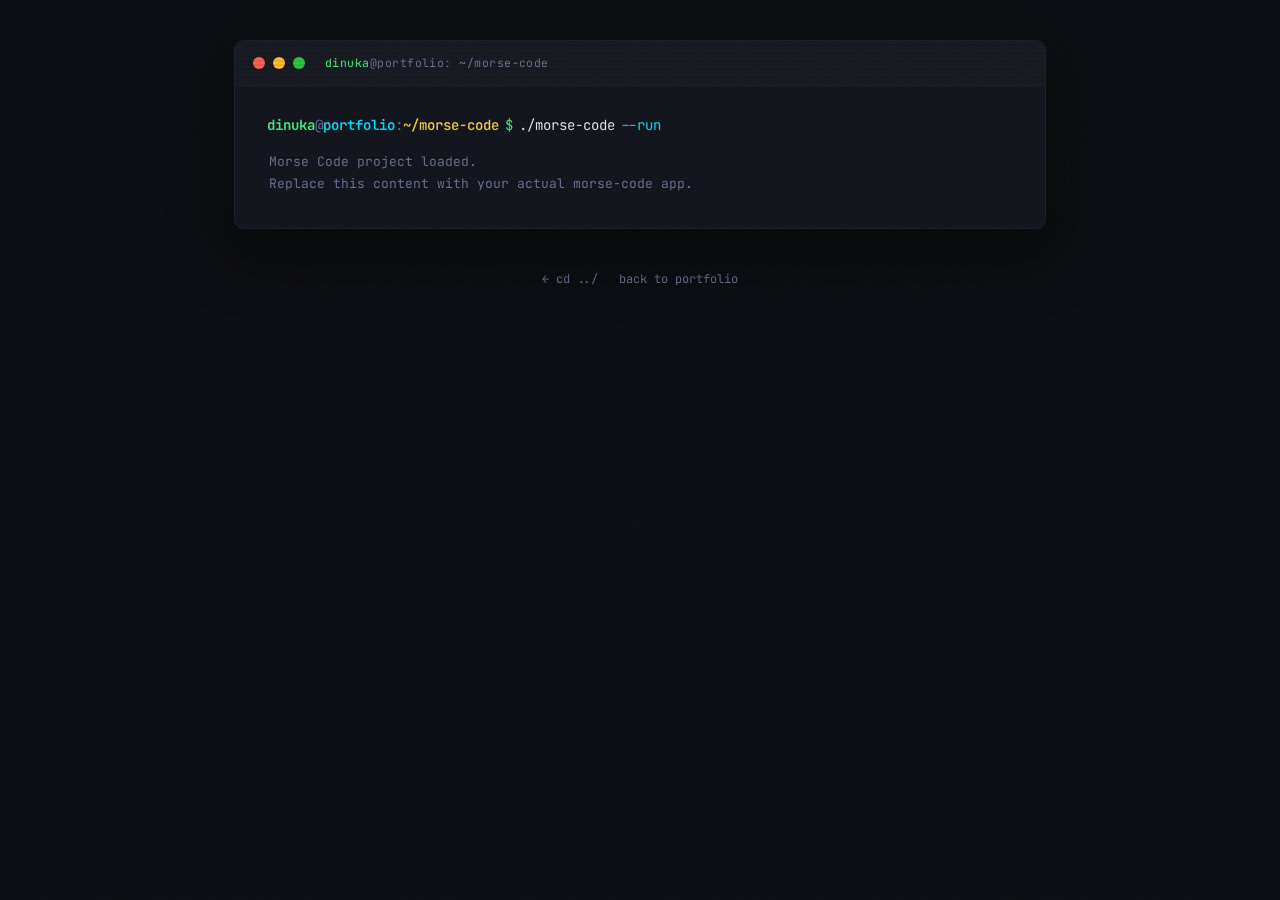
==== morse-code/index.html @ 8811629c "V2.0.0" ====
<!DOCTYPE html>
<html lang="en">
<head>
  <meta charset="UTF-8" />
  <meta name="viewport" content="width=device-width, initial-scale=1.0" />
  <title>Morse Code — Dinuka Kasun Medis</title>
  <link href="https://fonts.googleapis.com/css2?family=JetBrains+Mono:wght@300;400;500;600;700&family=Fira+Code:wght@300;400;500;600&display=swap" rel="stylesheet" />
  <link rel="stylesheet" href="../assets/css/terminal.css" />
</head>
<body>
<div class="shell">

  <!-- ══════════════════ HEADER ══════════════════ -->
  <div class="window">
    <div class="titlebar">
      <div class="dot dot-r"></div>
      <div class="dot dot-y"></div>
      <div class="dot dot-g"></div>
      <span class="tab-title"><span>dinuka</span>@portfolio: ~/morse-code</span>
    </div>
    <div class="body">
      <div class="prompt">
        <span class="p-user">dinuka</span><span class="p-at">@</span><span class="p-host">portfolio</span><span class="p-colon">:</span><span class="p-path">~/morse-code</span><span class="p-sign">$</span>
        <span class="p-cmd">./morse-code</span>
        <span class="p-arg">--run</span>
      </div>
      <div class="output">
        <!-- ↓↓↓ Your morse-code project content goes here ↓↓↓ -->
        <p style="color: var(--grey-lt); font-size: 13px;">
          Morse Code project loaded.<br>
          Replace this content with your actual morse-code app.
        </p>
        <!-- ↑↑↑ Your morse-code project content goes here ↑↑↑ -->
      </div>
    </div>
  </div>

  <!-- Back link -->
  <div style="text-align:center; padding: 10px 0 40px;">
    <a href="../" style="color: var(--grey-lt); font-size: 12px; text-decoration: none; font-family: var(--font-mono);">
      ← cd ../ &nbsp; back to portfolio
    </a>
  </div>

</div>
<script src="../assets/js/main.js"></script>
</body>
</html>
---- assets/css/terminal.css ----
/* ============================================================
   terminal.css — shared styles for dinuka-kasun-medis.github.io
   ============================================================ */

/* ── CSS Variables ── */
:root {
  --bg:        #0d0f14;
  --surface:   #13161e;
  --border:    #1e2330;
  --green:     #39ff84;
  --green-dim: #1a7a3e;
  --cyan:      #00e5ff;
  --yellow:    #ffd740;
  --red:       #ff5252;
  --magenta:   #ff40ff;
  --white:     #e8ecf4;
  --grey:      #4a5068;
  --grey-lt:   #6b7496;
  --caret:     #39ff84;
  --font-mono: 'JetBrains Mono', 'Fira Code', monospace;
}

/* ── Reset ── */
*, *::before, *::after { box-sizing: border-box; margin: 0; padding: 0; }
html { scroll-behavior: smooth; }

/* ── Base ── */
body {
  background: var(--bg);
  color: var(--white);
  font-family: var(--font-mono);
  font-size: 14px;
  line-height: 1.7;
  min-height: 100vh;
  overflow-x: hidden;
}

/* ── Scanline overlay ── */
body::before {
  content: '';
  position: fixed; inset: 0;
  background: repeating-linear-gradient(
    0deg,
    transparent,
    transparent 2px,
    rgba(0,0,0,.08) 2px,
    rgba(0,0,0,.08) 4px
  );
  pointer-events: none;
  z-index: 9999;
}

/* ── Noise grain ── */
body::after {
  content: '';
  position: fixed; inset: 0;
  background-image: url("data:image/svg+xml,%3Csvg viewBox='0 0 256 256' xmlns='http://www.w3.org/2000/svg'%3E%3Cfilter id='noise'%3E%3CfeTurbulence type='fractalNoise' baseFrequency='0.9' numOctaves='4' stitchTiles='stitch'/%3E%3C/filter%3E%3Crect width='100%25' height='100%25' filter='url(%23noise)' opacity='0.03'/%3E%3C/svg%3E");
  pointer-events: none;
  z-index: 9998;
  opacity: .4;
}

/* ── Layout ── */
.shell {
  max-width: 860px;
  margin: 0 auto;
  padding: 40px 24px 80px;
}

/* ── Window chrome ── */
.window {
  background: var(--surface);
  border: 1px solid var(--border);
  border-radius: 10px;
  overflow: hidden;
  box-shadow: 0 0 60px rgba(57,255,132,.04), 0 20px 60px rgba(0,0,0,.6);
  margin-bottom: 28px;
  animation: fadeSlide .6s ease both;
}
.window:nth-child(2) { animation-delay: .1s; }
.window:nth-child(3) { animation-delay: .2s; }

@keyframes fadeSlide {
  from { opacity: 0; transform: translateY(18px); }
  to   { opacity: 1; transform: translateY(0); }
}

/* ── Title bar ── */
.titlebar {
  display: flex;
  align-items: center;
  gap: 8px;
  padding: 12px 18px;
  background: rgba(255,255,255,.025);
  border-bottom: 1px solid var(--border);
  user-select: none;
}
.dot        { width: 12px; height: 12px; border-radius: 50%; }
.dot-r      { background: #ff5f57; }
.dot-y      { background: #febc2e; }
.dot-g      { background: #28c840; }
.tab-title  { margin-left: 12px; font-size: 11.5px; color: var(--grey-lt); letter-spacing: .04em; }
.tab-title span { color: var(--green); }

/* ── Body padding ── */
.body { padding: 28px 32px 32px; }

/* ── Prompt line ── */
.prompt {
  display: flex;
  align-items: baseline;
  margin-bottom: 4px;
}
.p-user  { color: var(--green);   font-weight: 600; }
.p-at    { color: var(--grey-lt); }
.p-host  { color: var(--cyan);    font-weight: 600; }
.p-colon { color: var(--grey-lt); }
.p-path  { color: var(--yellow);  font-weight: 500; }
.p-sign  { color: var(--green);   margin: 0 6px; }
.p-cmd   { color: var(--white);   font-weight: 400; }
.p-arg   { color: var(--cyan);    margin-left: 6px; }
.p-flag  { color: var(--magenta); margin-left: 6px; }

/* ── Output area ── */
.output { margin-top: 14px; padding-left: 2px; }

/* ── ASCII name ── */
.ascii-name {
  color: var(--green);
  font-size: 10px;
  line-height: 1.25;
  white-space: pre;
  letter-spacing: 0;
  margin-bottom: 22px;
  text-shadow: 0 0 18px rgba(57,255,132,.35);
  overflow-x: auto;
}
@media (max-width: 700px) { .ascii-name { font-size: 5.5px; } }
@media (max-width: 480px) { .ascii-name { font-size: 4px; } }

/* ── Hero meta ── */
.hero-meta {
  display: grid;
  grid-template-columns: auto 1fr;
  gap: 4px 16px;
  margin-bottom: 20px;
}
.meta-key { color: var(--cyan); font-weight: 500; }
.meta-sep { display: none; }
.meta-val { color: var(--white); }
.meta-val a {
  color: var(--yellow);
  text-decoration: none;
  border-bottom: 1px dashed rgba(255,215,64,.3);
  transition: border-color .2s, color .2s;
}
.meta-val a:hover { color: var(--green); border-color: var(--green); }

/* ── Tag line ── */
.tag-line { color: var(--grey-lt); font-size: 13px; margin-top: 8px; }
.tag-line em { color: var(--magenta); font-style: normal; }

/* ── Section comment ── */
.section-comment { color: var(--grey); font-size: 12px; margin-bottom: 12px; }
.section-comment::before { content: '# '; color: var(--green-dim); }

/* ── Skills grid ── */
.skills-grid {
  display: grid;
  grid-template-columns: repeat(auto-fill, minmax(190px, 1fr));
  gap: 10px;
}
.skill-category {
  background: rgba(255,255,255,.025);
  border: 1px solid var(--border);
  border-radius: 6px;
  padding: 14px 16px;
  transition: border-color .25s, box-shadow .25s;
}
.skill-category:hover {
  border-color: var(--green-dim);
  box-shadow: 0 0 20px rgba(57,255,132,.06);
}
.skill-cat-name {
  color: var(--cyan);
  font-size: 11px;
  font-weight: 600;
  letter-spacing: .08em;
  text-transform: uppercase;
  margin-bottom: 8px;
}
.skill-items { color: var(--grey-lt); font-size: 12.5px; line-height: 1.9; }
.skill-items span { display: inline-block; color: var(--white); font-size: 12px; }
.skill-dot { color: var(--green); margin-right: 5px; }

/* ── Contact links ── */
.links-row { display: flex; flex-wrap: wrap; gap: 14px; }
.link-btn {
  display: inline-flex;
  align-items: center;
  gap: 8px;
  padding: 10px 18px;
  border: 1px solid var(--border);
  border-radius: 6px;
  color: var(--white);
  text-decoration: none;
  font-family: var(--font-mono);
  font-size: 12.5px;
  background: rgba(255,255,255,.02);
  transition: border-color .2s, color .2s, background .2s, box-shadow .2s;
}
.link-btn:hover {
  border-color: var(--green);
  color: var(--green);
  background: rgba(57,255,132,.05);
  box-shadow: 0 0 20px rgba(57,255,132,.1);
}
.link-icon { font-size: 15px; }

/* ── Blinking cursor ── */
.cursor {
  display: inline-block;
  width: 9px; height: 16px;
  background: var(--caret);
  vertical-align: middle;
  margin-left: 3px;
  animation: blink 1s step-end infinite;
  box-shadow: 0 0 8px rgba(57,255,132,.6);
}
@keyframes blink {
  0%, 100% { opacity: 1; }
  50%       { opacity: 0; }
}

/* ── Status bar ── */
.statusbar {
  display: flex;
  align-items: center;
  padding: 7px 18px;
  background: var(--green);
  border-top: 1px solid var(--green-dim);
  font-size: 11.5px;
  font-weight: 600;
  color: #0d0f14;
  letter-spacing: .04em;
}
.sb-sep { color: rgba(0,0,0,.3); margin: 0 10px; }

/* ── Responsive ── */
@media (max-width: 560px) {
  .body { padding: 20px 18px 24px; }
  .hero-meta { grid-template-columns: 1fr; }
}
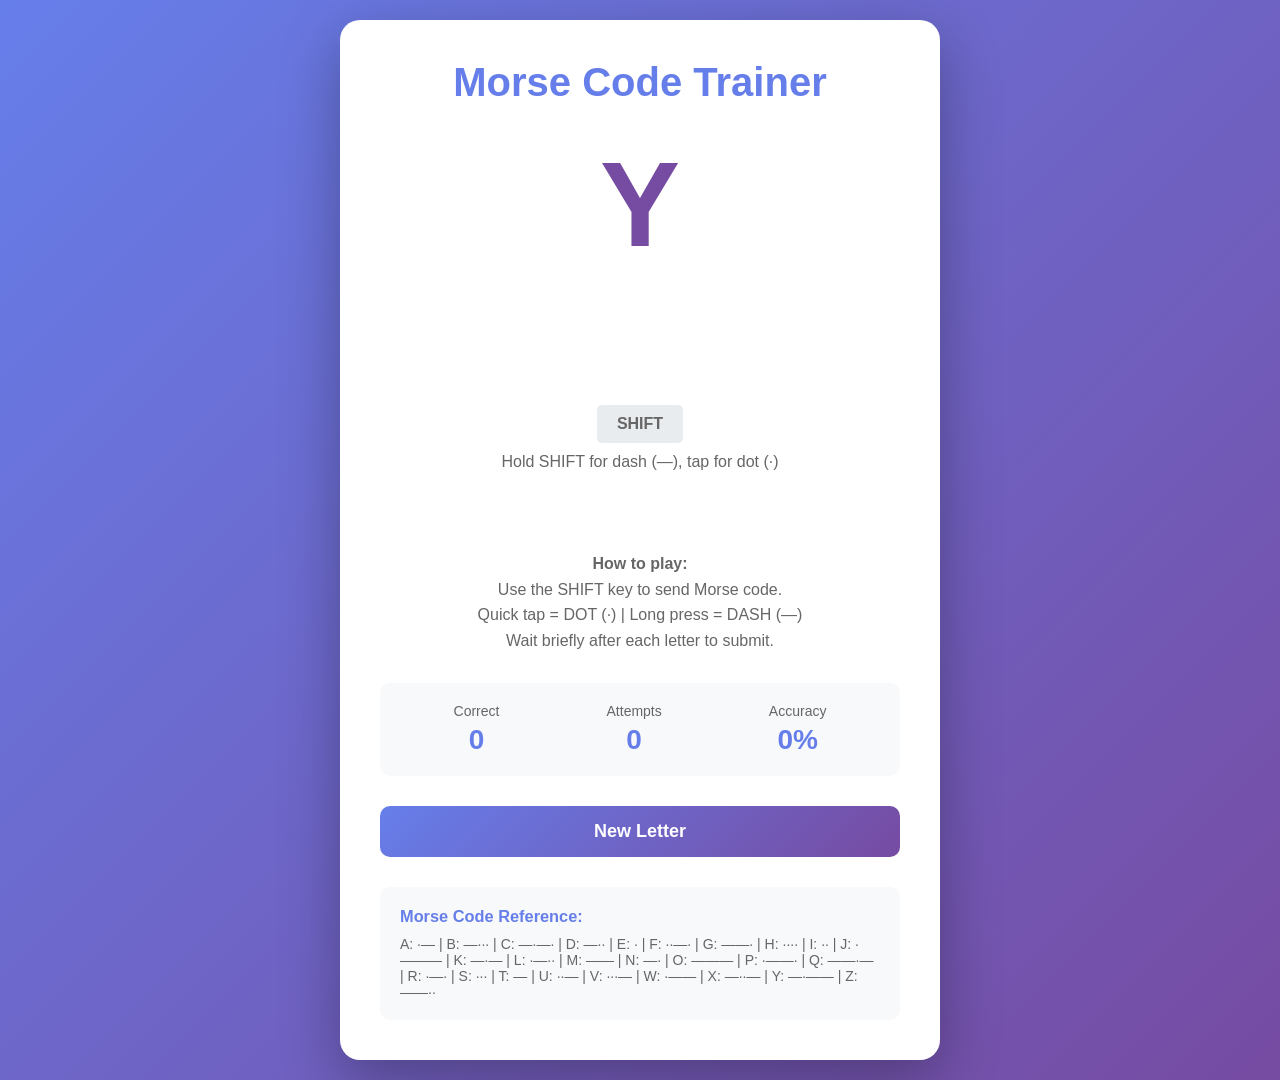
==== commit b1dfc9cd: "add morse-code project" ====
--- a/morse-code/index.html
+++ b/morse-code/index.html
@@ -1,48 +1,347 @@
 <!DOCTYPE html>
 <html lang="en">
 <head>
-  <meta charset="UTF-8" />
-  <meta name="viewport" content="width=device-width, initial-scale=1.0" />
-  <title>Morse Code — Dinuka Kasun Medis</title>
-  <link href="https://fonts.googleapis.com/css2?family=JetBrains+Mono:wght@300;400;500;600;700&family=Fira+Code:wght@300;400;500;600&display=swap" rel="stylesheet" />
-  <link rel="stylesheet" href="../assets/css/terminal.css" />
+    <meta charset="UTF-8">
+    <meta name="viewport" content="width=device-width, initial-scale=1.0">
+    <title>Morse Code Trainer</title>
+    <style>
+        * {
+            margin: 0;
+            padding: 0;
+            box-sizing: border-box;
+        }
+
+        body {
+            font-family: 'Segoe UI', Tahoma, Geneva, Verdana, sans-serif;
+            background: linear-gradient(135deg, #667eea 0%, #764ba2 100%);
+            min-height: 100vh;
+            display: flex;
+            justify-content: center;
+            align-items: center;
+            padding: 20px;
+        }
+
+        .container {
+            background: white;
+            border-radius: 20px;
+            padding: 40px;
+            box-shadow: 0 20px 60px rgba(0, 0, 0, 0.3);
+            max-width: 600px;
+            width: 100%;
+        }
+
+        h1 {
+            text-align: center;
+            color: #667eea;
+            margin-bottom: 30px;
+            font-size: 2.5em;
+        }
+
+        .target-letter {
+            text-align: center;
+            font-size: 120px;
+            font-weight: bold;
+            color: #764ba2;
+            margin: 30px 0;
+            text-transform: uppercase;
+            min-height: 140px;
+        }
+
+        .morse-display {
+            text-align: center;
+            font-size: 48px;
+            min-height: 70px;
+            margin: 20px 0;
+            font-family: monospace;
+            color: #333;
+            letter-spacing: 10px;
+        }
+
+        .instructions {
+            text-align: center;
+            color: #666;
+            margin: 20px 0;
+            font-size: 16px;
+            line-height: 1.6;
+        }
+
+        .feedback {
+            text-align: center;
+            font-size: 24px;
+            font-weight: bold;
+            min-height: 40px;
+            margin: 20px 0;
+        }
+
+        .feedback.correct {
+            color: #28a745;
+        }
+
+        .feedback.incorrect {
+            color: #dc3545;
+        }
+
+        .stats {
+            display: flex;
+            justify-content: space-around;
+            margin: 30px 0;
+            padding: 20px;
+            background: #f8f9fa;
+            border-radius: 10px;
+        }
+
+        .stat-item {
+            text-align: center;
+        }
+
+        .stat-label {
+            font-size: 14px;
+            color: #666;
+            margin-bottom: 5px;
+        }
+
+        .stat-value {
+            font-size: 28px;
+            font-weight: bold;
+            color: #667eea;
+        }
+
+        .button {
+            display: block;
+            width: 100%;
+            padding: 15px;
+            font-size: 18px;
+            font-weight: bold;
+            color: white;
+            background: linear-gradient(135deg, #667eea 0%, #764ba2 100%);
+            border: none;
+            border-radius: 10px;
+            cursor: pointer;
+            transition: transform 0.2s;
+        }
+
+        .button:hover {
+            transform: translateY(-2px);
+        }
+
+        .button:active {
+            transform: translateY(0);
+        }
+
+        .morse-reference {
+            margin-top: 30px;
+            padding: 20px;
+            background: #f8f9fa;
+            border-radius: 10px;
+            font-size: 14px;
+            color: #666;
+        }
+
+        .morse-reference h3 {
+            color: #667eea;
+            margin-bottom: 10px;
+        }
+
+        .key-indicator {
+            text-align: center;
+            margin: 20px 0;
+            font-size: 16px;
+            color: #666;
+        }
+
+        .key-visual {
+            display: inline-block;
+            padding: 10px 20px;
+            background: #e9ecef;
+            border-radius: 5px;
+            margin: 10px;
+            font-weight: bold;
+        }
+
+        .key-visual.active {
+            background: #667eea;
+            color: white;
+        }
+    </style>
 </head>
 <body>
-<div class="shell">
-
-  <!-- ══════════════════ HEADER ══════════════════ -->
-  <div class="window">
-    <div class="titlebar">
-      <div class="dot dot-r"></div>
-      <div class="dot dot-y"></div>
-      <div class="dot dot-g"></div>
-      <span class="tab-title"><span>dinuka</span>@portfolio: ~/morse-code</span>
+    <div class="container">
+        <h1>Morse Code Trainer</h1>
+        
+        <div class="target-letter" id="targetLetter">A</div>
+        
+        <div class="morse-display" id="morseDisplay"></div>
+        
+        <div class="key-indicator">
+            <div class="key-visual" id="keyVisual">SHIFT</div>
+            <div>Hold SHIFT for dash (—), tap for dot (·)</div>
+        </div>
+        
+        <div class="feedback" id="feedback"></div>
+        
+        <div class="instructions">
+            <strong>How to play:</strong><br>
+            Use the SHIFT key to send Morse code.<br>
+            Quick tap = DOT (·) | Long press = DASH (—)<br>
+            Wait briefly after each letter to submit.
+        </div>
+        
+        <div class="stats">
+            <div class="stat-item">
+                <div class="stat-label">Correct</div>
+                <div class="stat-value" id="correctCount">0</div>
+            </div>
+            <div class="stat-item">
+                <div class="stat-label">Attempts</div>
+                <div class="stat-value" id="attemptCount">0</div>
+            </div>
+            <div class="stat-item">
+                <div class="stat-label">Accuracy</div>
+                <div class="stat-value" id="accuracy">0%</div>
+            </div>
+        </div>
+        
+        <button class="button" onclick="resetGame()">New Letter</button>
+        
+        <div class="morse-reference">
+            <h3>Morse Code Reference:</h3>
+            A: ·— | B: —··· | C: —·—· | D: —·· | E: · | F: ··—· | G: ——· | H: ···· | I: ·· | J: ·——— | K: —·— | L: ·—·· | M: —— | N: —· | O: ——— | P: ·——· | Q: ——·— | R: ·—· | S: ··· | T: — | U: ··— | V: ···— | W: ·—— | X: —··— | Y: —·—— | Z: ——··
+        </div>
     </div>
-    <div class="body">
-      <div class="prompt">
-        <span class="p-user">dinuka</span><span class="p-at">@</span><span class="p-host">portfolio</span><span class="p-colon">:</span><span class="p-path">~/morse-code</span><span class="p-sign">$</span>
-        <span class="p-cmd">./morse-code</span>
-        <span class="p-arg">--run</span>
-      </div>
-      <div class="output">
-        <!-- ↓↓↓ Your morse-code project content goes here ↓↓↓ -->
-        <p style="color: var(--grey-lt); font-size: 13px;">
-          Morse Code project loaded.<br>
-          Replace this content with your actual morse-code app.
-        </p>
-        <!-- ↑↑↑ Your morse-code project content goes here ↑↑↑ -->
-      </div>
-    </div>
-  </div>
-
-  <!-- Back link -->
-  <div style="text-align:center; padding: 10px 0 40px;">
-    <a href="../" style="color: var(--grey-lt); font-size: 12px; text-decoration: none; font-family: var(--font-mono);">
-      ← cd ../ &nbsp; back to portfolio
-    </a>
-  </div>
-
-</div>
-<script src="../assets/js/main.js"></script>
+
+    <script>
+        const morseCode = {
+            'A': '.-', 'B': '-...', 'C': '-.-.', 'D': '-..', 'E': '.', 'F': '..-.',
+            'G': '--.', 'H': '....', 'I': '..', 'J': '.---', 'K': '-.-', 'L': '.-..',
+            'M': '--', 'N': '-.', 'O': '---', 'P': '.--.', 'Q': '--.-', 'R': '.-.',
+            'S': '...', 'T': '-', 'U': '..-', 'V': '...-', 'W': '.--', 'X': '-..-',
+            'Y': '-.--', 'Z': '--..'
+        };
+
+        let currentLetter = '';
+        let userInput = '';
+        let keyDownTime = 0;
+        let correctCount = 0;
+        let attemptCount = 0;
+        let submitTimer = null;
+        let audioContext = null;
+        let oscillator = null;
+
+        // Initialize audio context
+        function initAudio() {
+            if (!audioContext) {
+                audioContext = new (window.AudioContext || window.webkitAudioContext)();
+            }
+        }
+
+        // Play morse tone
+        function playTone(duration) {
+            initAudio();
+            
+            oscillator = audioContext.createOscillator();
+            const gainNode = audioContext.createGain();
+            
+            oscillator.connect(gainNode);
+            gainNode.connect(audioContext.destination);
+            
+            oscillator.frequency.value = 600; // 600 Hz tone
+            oscillator.type = 'sine';
+            
+            gainNode.gain.setValueAtTime(0.3, audioContext.currentTime);
+            
+            oscillator.start(audioContext.currentTime);
+            oscillator.stop(audioContext.currentTime + duration / 1000);
+        }
+
+        // Stop tone
+        function stopTone() {
+            if (oscillator) {
+                oscillator = null;
+            }
+        }
+
+        function getRandomLetter() {
+            const letters = 'ABCDEFGHIJKLMNOPQRSTUVWXYZ';
+            return letters[Math.floor(Math.random() * letters.length)];
+        }
+
+        function resetGame() {
+            currentLetter = getRandomLetter();
+            userInput = '';
+            document.getElementById('targetLetter').textContent = currentLetter;
+            document.getElementById('morseDisplay').textContent = '';
+            document.getElementById('feedback').textContent = '';
+            document.getElementById('feedback').className = 'feedback';
+            clearTimeout(submitTimer);
+        }
+
+        function updateStats() {
+            document.getElementById('correctCount').textContent = correctCount;
+            document.getElementById('attemptCount').textContent = attemptCount;
+            const acc = attemptCount > 0 ? Math.round((correctCount / attemptCount) * 100) : 0;
+            document.getElementById('accuracy').textContent = acc + '%';
+        }
+
+        function checkAnswer() {
+            const correctMorse = morseCode[currentLetter];
+            const feedback = document.getElementById('feedback');
+            
+            attemptCount++;
+            
+            if (userInput === correctMorse) {
+                correctCount++;
+                feedback.textContent = '✓ Correct! Great job!';
+                feedback.className = 'feedback correct';
+                setTimeout(() => {
+                    resetGame();
+                }, 1500);
+            } else {
+                feedback.textContent = '✗ Try again! Expected: ' + correctMorse.replace(/\./g, '·').replace(/-/g, '—');
+                feedback.className = 'feedback incorrect';
+                userInput = '';
+                document.getElementById('morseDisplay').textContent = '';
+            }
+            
+            updateStats();
+        }
+
+        document.addEventListener('keydown', (e) => {
+            if (e.key === 'Shift' && keyDownTime === 0) {
+                keyDownTime = Date.now();
+                document.getElementById('keyVisual').classList.add('active');
+                clearTimeout(submitTimer);
+            }
+        });
+
+        document.addEventListener('keyup', (e) => {
+            if (e.key === 'Shift' && keyDownTime > 0) {
+                const duration = Date.now() - keyDownTime;
+                const symbol = duration > 200 ? '-' : '.';
+                const displaySymbol = symbol === '.' ? '·' : '—';
+                
+                // Play appropriate tone duration
+                const toneDuration = symbol === '.' ? 100 : 300;
+                playTone(toneDuration);
+                
+                userInput += symbol;
+                document.getElementById('morseDisplay').textContent += displaySymbol;
+                
+                keyDownTime = 0;
+                document.getElementById('keyVisual').classList.remove('active');
+                
+                // Auto-submit after 1 second of inactivity
+                clearTimeout(submitTimer);
+                submitTimer = setTimeout(() => {
+                    if (userInput.length > 0) {
+                        checkAnswer();
+                    }
+                }, 1000);
+            }
+        });
+
+        // Initialize game
+        resetGame();
+        updateStats();
+    </script>
 </body>
 </html>
